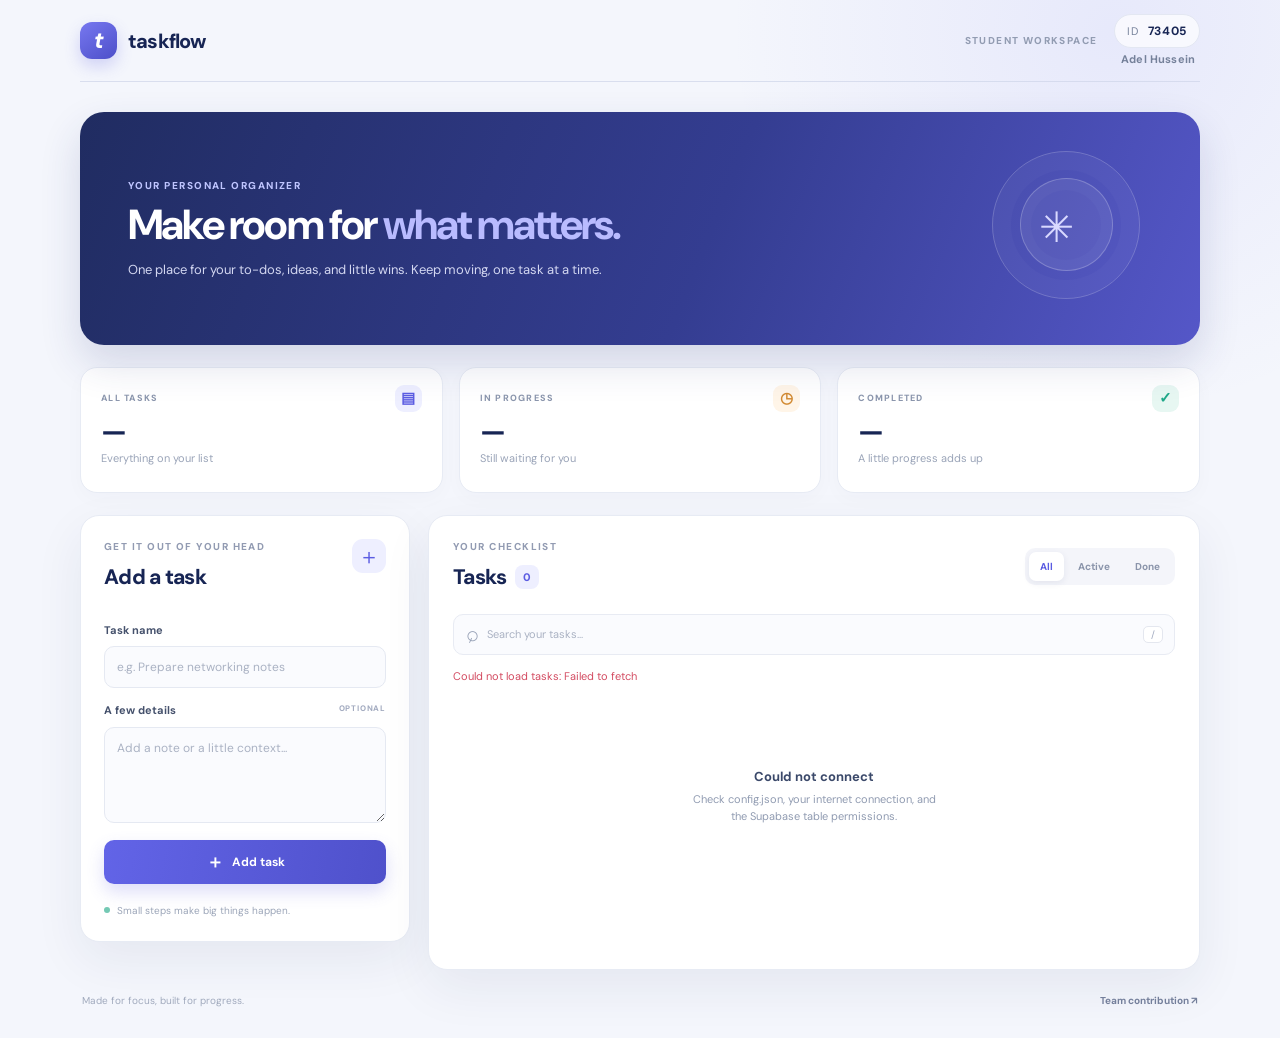
==== index.html @ 5c487670 "Initial commit: Task Manager" ====
<!DOCTYPE html>
<html lang="en">
<head>
  <meta charset="UTF-8">
  <meta name="viewport" content="width=device-width, initial-scale=1">
  <meta name="theme-color" content="#172554">
  <meta name="description" content="A clean, simple workspace for keeping track of your tasks.">
  <title>Taskflow — Your task workspace</title>
  <link rel="preconnect" href="https://fonts.googleapis.com">
  <link rel="preconnect" href="https://fonts.gstatic.com" crossorigin>
  <link href="https://fonts.googleapis.com/css2?family=DM+Sans:wght@400;500;600;700;800&display=swap" rel="stylesheet">
  <link rel="stylesheet" href="styles.css">
  <script src="app.js" defer></script>
</head>
<body>
  <div class="page-shell">
    <header class="topbar">
      <a class="brand" href="index.html" aria-label="Taskflow home">
        <span class="brand-mark" aria-hidden="true">t</span>
        <span class="brand-name">taskflow</span>
      </a>
      <div class="topbar-right">
        <span class="workspace-label">STUDENT WORKSPACE</span>
        <div class="student-details">
          <span class="student-pill">ID <strong id="student-id">73405</strong></span>
          <span class="student-name">Adel Hussein</span>
        </div>
      </div>
    </header>

    <main>
      <section class="hero" aria-labelledby="page-title">
        <div>
          <p class="eyebrow">YOUR PERSONAL ORGANIZER</p>
          <h1 id="page-title">Make room for <span>what matters.</span></h1>
          <p class="hero-copy">One place for your to-dos, ideas, and little wins. Keep moving, one task at a time.</p>
        </div>
        <div class="hero-decoration" aria-hidden="true">
          <span class="deco-circle circle-one"></span>
          <span class="deco-circle circle-two"></span>
          <span class="deco-spark">✳</span>
        </div>
      </section>

      <section class="stats-grid" aria-label="Task overview">
        <article class="stat-card stat-total">
          <div class="stat-topline"><span class="stat-label">ALL TASKS</span><span class="stat-icon">▤</span></div>
          <p class="stat-number" id="total-count">—</p>
          <p class="stat-caption">Everything on your list</p>
        </article>
        <article class="stat-card stat-active">
          <div class="stat-topline"><span class="stat-label">IN PROGRESS</span><span class="stat-icon">◷</span></div>
          <p class="stat-number" id="active-count">—</p>
          <p class="stat-caption">Still waiting for you</p>
        </article>
        <article class="stat-card stat-complete">
          <div class="stat-topline"><span class="stat-label">COMPLETED</span><span class="stat-icon">✓</span></div>
          <p class="stat-number" id="completed-count">—</p>
          <p class="stat-caption">A little progress adds up</p>
        </article>
      </section>

      <section class="workspace-grid">
        <aside class="composer panel" aria-labelledby="composer-title">
          <div class="panel-heading">
            <div>
              <p class="eyebrow">GET IT OUT OF YOUR HEAD</p>
              <h2 id="composer-title">Add a task</h2>
            </div>
            <span class="heading-icon" aria-hidden="true">＋</span>
          </div>
          <form id="task-form">
            <label for="task-title">Task name</label>
            <input type="text" id="task-title" name="title" placeholder="e.g. Prepare networking notes" maxlength="120" required>

            <label for="task-description">A few details <span class="optional">OPTIONAL</span></label>
            <textarea id="task-description" name="description" rows="4" maxlength="500" placeholder="Add a note or a little context..."></textarea>

            <button type="submit" id="task-submit" class="primary-button">
              <span class="button-plus" aria-hidden="true">＋</span>
              <span>Add task</span>
            </button>
            <button type="button" id="cancel-edit" class="text-button" hidden>Cancel editing</button>
          </form>
          <p class="form-footnote"><span class="footnote-dot"></span> Small steps make big things happen.</p>
        </aside>

        <section class="tasks-panel panel" aria-labelledby="tasks-title">
          <div class="tasks-heading">
            <div>
              <p class="eyebrow">YOUR CHECKLIST</p>
              <h2 id="tasks-title">Tasks <span class="task-count" id="visible-count">0</span></h2>
            </div>
            <div class="filter-tabs" role="group" aria-label="Filter tasks">
              <button class="filter-button active" type="button" data-filter="all" aria-pressed="true">All</button>
              <button class="filter-button" type="button" data-filter="active" aria-pressed="false">Active</button>
              <button class="filter-button" type="button" data-filter="completed" aria-pressed="false">Done</button>
            </div>
          </div>

          <div class="search-wrap">
            <span class="search-icon" aria-hidden="true">⌕</span>
            <input id="task-search" type="search" placeholder="Search your tasks..." aria-label="Search tasks">
            <kbd>/</kbd>
          </div>

          <p id="status-message" class="status-message" role="status" aria-live="polite"></p>
          <div id="task-list" class="task-list" aria-live="polite">
            <div class="loading-state"><span class="spinner" aria-hidden="true"></span>Loading your tasks...</div>
          </div>
        </section>
      </section>

      <footer class="page-footer">
        <span>Made for focus, built for progress.</span>
        <a href="contribution.html">Team contribution <span aria-hidden="true">↗</span></a>
      </footer>
    </main>
  </div>
</body>
</html>
---- styles.css ----
:root {
  color-scheme: light;
  --ink: #172554;
  --muted: #71809d;
  --muted-dark: #52617d;
  --page: #f4f6fc;
  --surface: #ffffff;
  --line: #e7ebf4;
  --primary: #5b5ce2;
  --primary-dark: #4546c6;
  --primary-soft: #eeefff;
  --mint: #20a889;
  --mint-soft: #e7f7f2;
  --amber: #d28a32;
  --amber-soft: #fff5e8;
  --danger: #d34b61;
  --danger-soft: #fff0f2;
  --shadow: 0 18px 50px rgba(34, 47, 91, .07);
  font-family: "DM Sans", "Segoe UI", sans-serif;
}

* { box-sizing: border-box; }

body {
  margin: 0;
  min-height: 100vh;
  color: var(--ink);
  background:
    radial-gradient(circle at 87% 3%, rgba(114, 117, 242, .10), transparent 24rem),
    var(--page);
  font-family: "DM Sans", "Segoe UI", sans-serif;
  line-height: 1.5;
}

button, input, textarea { font: inherit; }
button { cursor: pointer; }
button:disabled { cursor: wait; opacity: .65; }

.page-shell { width: min(1120px, calc(100% - 48px)); margin: 0 auto; }

.topbar {
  min-height: 82px;
  display: flex;
  align-items: center;
  justify-content: space-between;
  border-bottom: 1px solid rgba(207, 214, 233, .72);
}

.brand { display: inline-flex; align-items: center; gap: 11px; color: var(--ink); text-decoration: none; }
.brand-mark {
  width: 37px; height: 37px; display: grid; place-items: center;
  color: #fff; background: linear-gradient(145deg, #7778f0, #4d4fc9);
  border-radius: 12px; font-size: 23px; font-weight: 800; font-style: italic;
  box-shadow: 0 7px 16px rgba(91, 92, 226, .24);
}
.brand-name { font-size: 20px; font-weight: 800; letter-spacing: -.8px; }
.topbar-right { display: flex; align-items: center; gap: 17px; }
.workspace-label { color: #929cb2; font-size: 10px; font-weight: 800; letter-spacing: 1.4px; }
.student-details { display: flex; flex-direction: column; align-items: flex-end; gap: 3px; }
.student-pill { padding: 7px 12px; border: 1px solid #e3e7f2; border-radius: 999px; color: #75819a; background: rgba(255,255,255,.7); font-size: 11px; letter-spacing: .7px; }
.student-pill strong { color: var(--ink); margin-left: 5px; font-size: 12px; }
.student-name { padding-right: 5px; color: #75819a; font-size: 11px; font-weight: 700; letter-spacing: .15px; }

.hero {
  min-height: 210px; position: relative; overflow: hidden;
  display: flex; align-items: center; justify-content: space-between;
  padding: 39px 48px; margin: 30px 0 22px;
  border-radius: 24px; color: #fff;
  background: linear-gradient(112deg, #202c61 0%, #343d91 56%, #5557c8 100%);
  box-shadow: 0 18px 40px rgba(40, 49, 117, .16);
}
.hero .eyebrow { color: #bfc5ff; }
.eyebrow { margin: 0 0 8px; color: #929bb2; font-size: 10px; font-weight: 800; letter-spacing: 1.45px; }
.hero h1 { max-width: 570px; margin: 0; color: #fff; font-size: clamp(29px, 4vw, 42px); line-height: 1.13; letter-spacing: -1.8px; font-weight: 700; }
.hero h1 span { color: #b9bbff; }
.hero-copy { max-width: 510px; margin: 12px 0 0; color: #d3d7f1; font-size: 13px; }
.hero-decoration { width: 205px; height: 155px; position: relative; flex: 0 0 205px; }
.deco-circle { position: absolute; display: block; border: 1px solid rgba(255,255,255,.22); border-radius: 50%; }
.circle-one { width: 148px; height: 148px; right: 12px; top: 0; box-shadow: inset 0 0 0 18px rgba(255,255,255,.025), inset 0 0 0 38px rgba(255,255,255,.025); }
.circle-two { width: 93px; height: 93px; right: 39px; top: 27px; background: rgba(255,255,255,.08); }
.deco-spark { position: absolute; right: 78px; top: 45px; color: #d9d9ff; font-size: 42px; }

.stats-grid { display: grid; grid-template-columns: repeat(3, 1fr); gap: 16px; margin-bottom: 22px; }
.stat-card { min-height: 126px; padding: 17px 20px; border: 1px solid var(--line); border-radius: 17px; background: var(--surface); box-shadow: 0 6px 20px rgba(34,47,91,.025); }
.stat-topline { display: flex; align-items: center; justify-content: space-between; }
.stat-label { color: #8b96ad; font-size: 9px; font-weight: 800; letter-spacing: 1.25px; }
.stat-icon { width: 27px; height: 27px; display: grid; place-items: center; border-radius: 9px; background: var(--primary-soft); color: var(--primary); font-size: 15px; font-weight: 700; }
.stat-active .stat-icon { color: var(--amber); background: var(--amber-soft); }
.stat-complete .stat-icon { color: var(--mint); background: var(--mint-soft); }
.stat-number { margin: 4px 0 -3px; font-size: 28px; font-weight: 800; line-height: 1.15; letter-spacing: -1px; }
.stat-caption { margin: 5px 0 0; color: #9aa4b8; font-size: 11px; }

.workspace-grid { display: grid; grid-template-columns: minmax(260px, 330px) minmax(0, 1fr); gap: 18px; align-items: start; }
.panel { border: 1px solid var(--line); border-radius: 19px; background: var(--surface); box-shadow: var(--shadow); }
.composer { padding: 23px; }
.panel-heading, .tasks-heading { display: flex; align-items: flex-start; justify-content: space-between; gap: 12px; }
.panel-heading h2, .tasks-heading h2 { margin: 0; font-size: 21px; font-weight: 800; letter-spacing: -.7px; }
.heading-icon { width: 34px; height: 34px; display: grid; place-items: center; border-radius: 11px; color: var(--primary); background: var(--primary-soft); font-size: 22px; }
#task-form { display: grid; gap: 8px; margin-top: 22px; }
#task-form label { margin-top: 6px; color: #45516c; font-size: 11px; font-weight: 700; }
.optional { float: right; color: #a3abc0; font-size: 8px; font-weight: 800; letter-spacing: .8px; }
#task-form input, #task-form textarea, .search-wrap input {
  width: 100%; border: 1px solid #e5e9f2; outline: 0; color: var(--ink); background: #fafbfe;
  transition: border-color .18s ease, box-shadow .18s ease, background .18s ease;
}
#task-form input, #task-form textarea { border-radius: 10px; padding: 11px 12px; font-size: 12px; }
#task-form input { height: 42px; }
#task-form textarea { min-height: 94px; resize: vertical; }
#task-form input::placeholder, #task-form textarea::placeholder, .search-wrap input::placeholder { color: #aab2c3; }
#task-form input:focus, #task-form textarea:focus, .search-wrap:focus-within { border-color: #a4a5f5; background: #fff; box-shadow: 0 0 0 3px rgba(91,92,226,.10); }
.primary-button {
  min-height: 44px; display: flex; align-items: center; justify-content: center; gap: 8px;
  margin-top: 9px; border: 0; border-radius: 10px; color: #fff;
  background: linear-gradient(100deg, #6264e7, #4f51cb); font-size: 12px; font-weight: 700;
  box-shadow: 0 8px 17px rgba(91,92,226,.2); transition: transform .15s ease, box-shadow .15s ease;
}
.primary-button:hover { transform: translateY(-1px); box-shadow: 0 10px 20px rgba(91,92,226,.27); }
.button-plus { font-size: 18px; line-height: 1; }
.text-button { justify-self: center; padding: 5px 8px; border: 0; color: #7b84a0; background: transparent; font-size: 11px; font-weight: 700; }
.text-button:hover { color: var(--primary); }
.form-footnote { display: flex; align-items: center; gap: 7px; margin: 19px 0 0; color: #9ba5b8; font-size: 10px; }
.footnote-dot { width: 6px; height: 6px; border-radius: 50%; background: #74c9b4; }

.tasks-panel { min-height: 455px; padding: 23px 24px 20px; }
.tasks-heading { align-items: center; }
.task-count { display: inline-grid; min-width: 24px; height: 24px; place-items: center; margin-left: 4px; padding: 0 6px; border-radius: 8px; color: var(--primary); background: var(--primary-soft); font-size: 11px; vertical-align: 3px; letter-spacing: 0; }
.filter-tabs { display: flex; gap: 3px; padding: 4px; border-radius: 10px; background: #f4f5fa; }
.filter-button { padding: 7px 11px; border: 0; border-radius: 7px; color: #8a94aa; background: transparent; font-size: 10px; font-weight: 700; }
.filter-button:hover { color: var(--ink); }
.filter-button.active { color: var(--primary); background: #fff; box-shadow: 0 2px 7px rgba(30,42,85,.08); }
.search-wrap { height: 41px; display: flex; align-items: center; gap: 9px; margin: 20px 0 13px; padding: 0 11px; border: 1px solid #e8ebf3; border-radius: 10px; background: #fafbfe; transition: border-color .18s ease, box-shadow .18s ease; }
.search-icon { color: #98a2b7; font-size: 22px; line-height: 1; transform: rotate(-20deg); }
.search-wrap input { height: 100%; padding: 0; border: 0; background: transparent; box-shadow: none !important; font-size: 11px; }
.search-wrap kbd { min-width: 20px; padding: 1px 5px; border: 1px solid #e4e7ef; border-radius: 5px; color: #a2abc0; background: #fff; text-align: center; font: 10px "DM Sans", sans-serif; }
.status-message { min-height: 0; margin: 0; color: #6f7c98; font-size: 11px; }
.status-message:not(:empty) { margin: 2px 0 10px; }
.status-message.error { color: var(--danger); }
.task-list { display: grid; gap: 10px; }
.task-item { position: relative; display: grid; grid-template-columns: 27px minmax(0,1fr); gap: 11px; padding: 14px 14px 13px; border: 1px solid #e9ecf4; border-radius: 13px; background: #fff; transition: border-color .18s ease, transform .18s ease, box-shadow .18s ease; }
.task-item:hover { transform: translateY(-1px); border-color: #d9dcf7; box-shadow: 0 8px 18px rgba(40,50,100,.055); }
.task-check { width: 23px; height: 23px; display: grid; place-items: center; margin-top: 1px; border: 1.5px solid #cbd2e2; border-radius: 8px; color: transparent; background: #fff; font-size: 13px; font-weight: 800; transition: all .15s ease; }
.task-check:hover { border-color: var(--mint); color: var(--mint); }
.task-item.done .task-check { border-color: var(--mint); color: #fff; background: var(--mint); }
.task-main { min-width: 0; }
.task-topline { display: flex; align-items: flex-start; justify-content: space-between; gap: 12px; }
.task-title { overflow-wrap: anywhere; margin: 0; color: #263354; font-size: 13px; font-weight: 700; line-height: 1.4; }
.task-description { overflow-wrap: anywhere; margin: 5px 0 0; color: #8792a8; font-size: 11px; line-height: 1.55; white-space: pre-wrap; }
.task-status { flex: 0 0 auto; padding: 4px 7px; border-radius: 6px; color: #b37b31; background: var(--amber-soft); font-size: 8px; font-weight: 800; letter-spacing: .45px; text-transform: uppercase; }
.task-item.done .task-status { color: #178c70; background: var(--mint-soft); }
.task-item.done .task-title { color: #929bb0; text-decoration: line-through; text-decoration-thickness: 1.5px; }
.task-actions { display: flex; flex-wrap: wrap; gap: 6px; margin-top: 11px; }
.action-button { padding: 5px 9px; border: 1px solid #e9ecf4; border-radius: 7px; color: #75819a; background: #fff; font-size: 9px; font-weight: 700; }
.action-button:hover { border-color: #cfd2fa; color: var(--primary); background: #f8f8ff; }
.action-button.delete:hover { border-color: #f5ccd3; color: var(--danger); background: var(--danger-soft); }
.empty-state, .loading-state { min-height: 205px; display: flex; flex-direction: column; align-items: center; justify-content: center; padding: 28px; color: #909bb1; text-align: center; font-size: 11px; }
.empty-illustration { width: 53px; height: 53px; display: grid; place-items: center; margin-bottom: 12px; border-radius: 17px; color: var(--primary); background: var(--primary-soft); font-size: 25px; }
.empty-state strong { margin-bottom: 4px; color: #3b496a; font-size: 13px; }
.empty-state p { max-width: 245px; margin: 0; line-height: 1.6; }
.loading-state { flex-direction: row; gap: 10px; }
.spinner { width: 17px; height: 17px; border: 2px solid #e2e4fb; border-top-color: var(--primary); border-radius: 50%; animation: spin .8s linear infinite; }
@keyframes spin { to { transform: rotate(360deg); } }
.page-footer { display: flex; justify-content: space-between; gap: 15px; padding: 23px 2px 30px; color: #a1aabd; font-size: 10px; }
.page-footer a { color: #747f9b; font-weight: 700; text-decoration: none; }
.page-footer a:hover { color: var(--primary); }

:focus-visible { outline: 3px solid rgba(91,92,226,.45); outline-offset: 3px; }
[hidden] { display: none !important; }

@media (max-width: 820px) {
  .workspace-grid { grid-template-columns: 1fr; }
  .composer { order: 1; }
  .tasks-panel { order: 2; }
  .hero-decoration { opacity: .65; transform: scale(.85); transform-origin: right center; margin-left: -35px; }
}
@media (max-width: 600px) {
  .page-shell { width: min(100% - 28px, 540px); }
  .topbar { min-height: 68px; }
  .workspace-label { display: none; }
  .hero { min-height: 190px; padding: 29px 25px; margin-top: 20px; }
  .hero-decoration { position: absolute; right: -54px; opacity: .35; }
  .hero h1 { max-width: 370px; font-size: 32px; }
  .hero-copy { max-width: 330px; font-size: 12px; }
  .stats-grid { gap: 8px; }
  .stat-card { min-height: 110px; padding: 13px 11px; }
  .stat-label { font-size: 8px; letter-spacing: .8px; }
  .stat-icon { width: 23px; height: 23px; }
  .stat-number { font-size: 24px; }
  .stat-caption { font-size: 9px; }
  .composer, .tasks-panel { padding: 19px 16px; }
  .tasks-heading { align-items: flex-start; flex-direction: column; }
  .filter-tabs { align-self: stretch; }
  .filter-button { flex: 1; }
  .task-topline { flex-direction: column; gap: 6px; }
  .task-status { align-self: flex-start; order: -1; }
  .page-footer { font-size: 9px; }
}
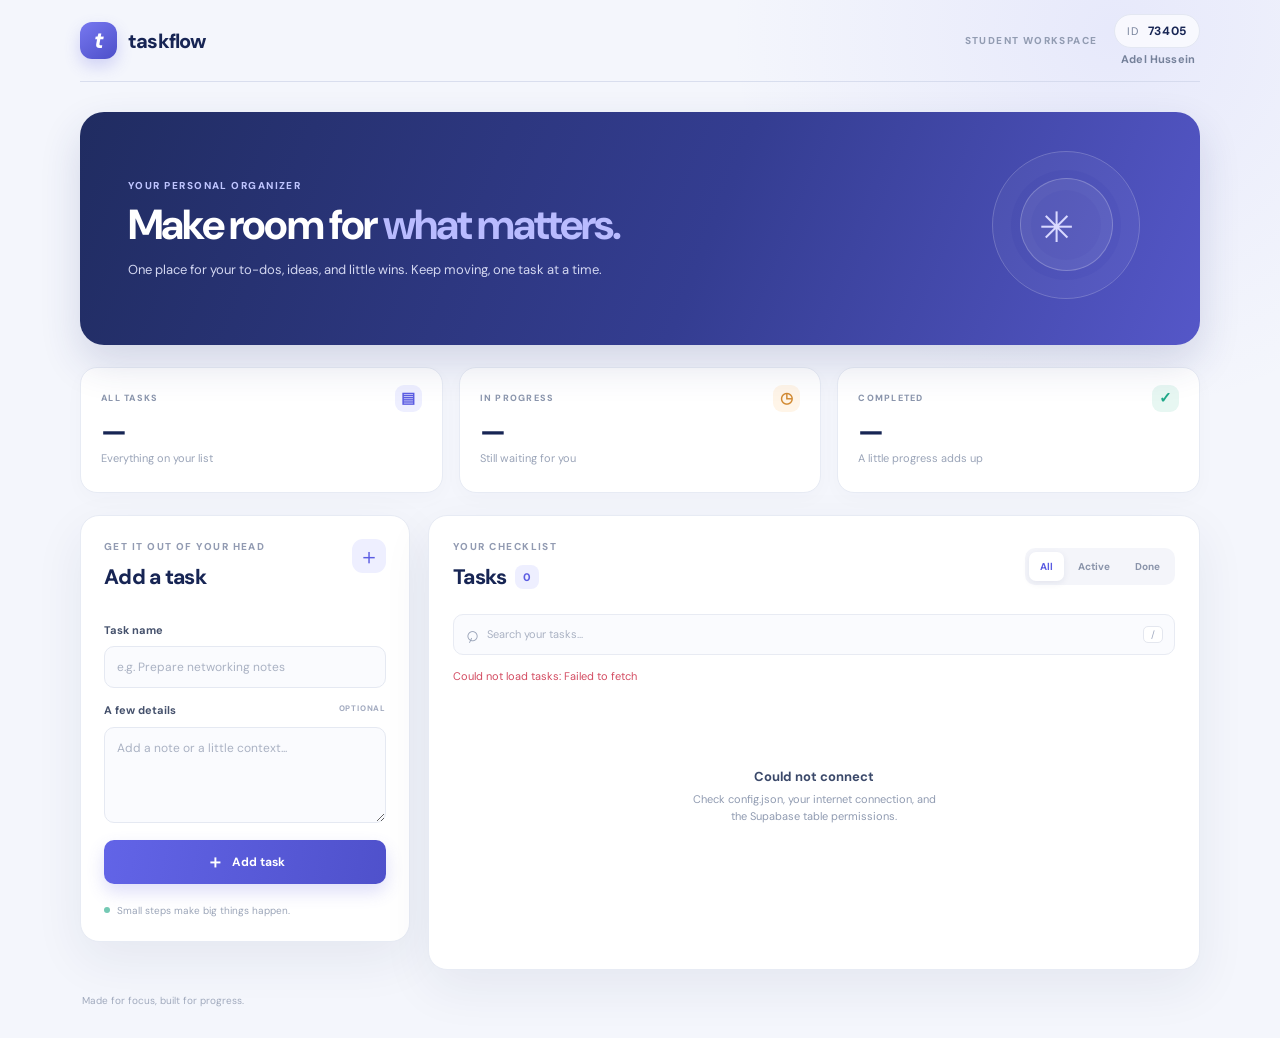
==== commit e214e5d6: "Fixing a mistake Removed the team contribution link from the footer." ====
--- a/index.html
+++ b/index.html
@@ -113,7 +113,6 @@
 
       <footer class="page-footer">
         <span>Made for focus, built for progress.</span>
-        <a href="contribution.html">Team contribution <span aria-hidden="true">↗</span></a>
       </footer>
     </main>
   </div>
